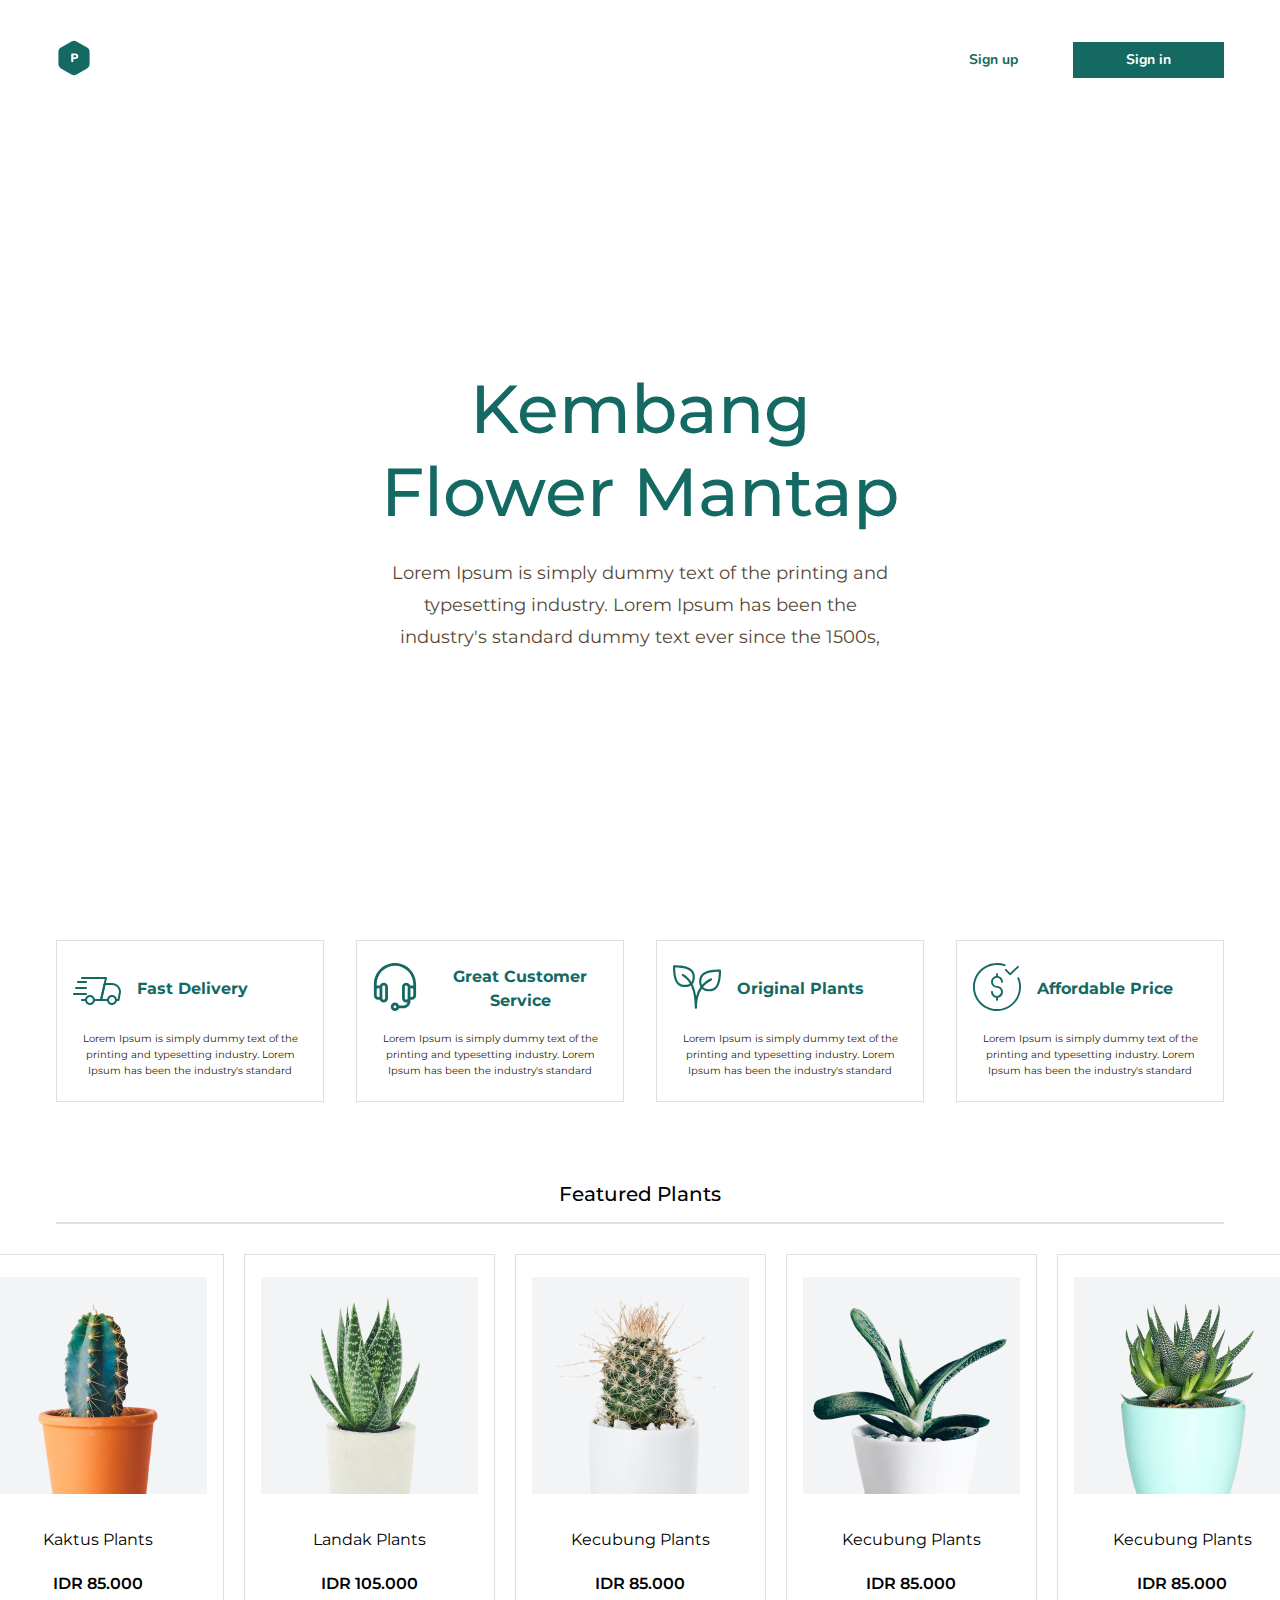
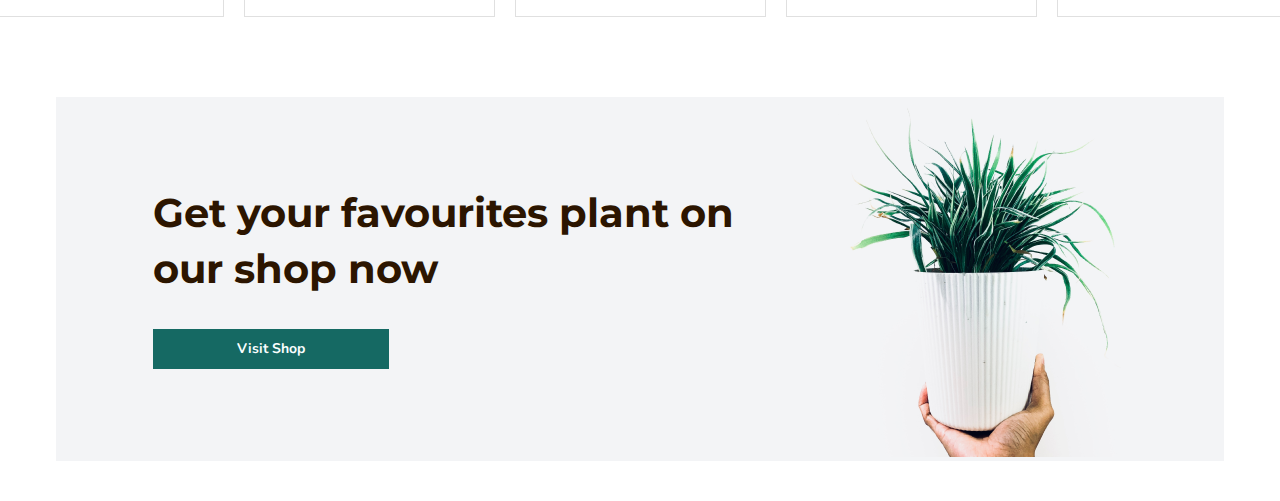
==== index.html @ 83686704 "Add files via upload" ====
<!DOCTYPE html>
<html lang="en">
  <head>
    <meta charset="UTF-8" />
    <meta http-equiv="X-UA-Compatible" content="IE=edge" />
    <meta name="viewport" content="width=device-width, initial-scale=1.0" />
    <title>Flowers</title>
    <link rel="preconnect" href="https://fonts.googleapis.com" />
    <link rel="preconnect" href="https://fonts.gstatic.com" crossorigin />
    <link
      href="https://fonts.googleapis.com/css2?family=Montserrat:wght@300;400;500;600;700&family=Nunito:wght@300;400;500;600;700&display=swap"
      rel="stylesheet"
    />
    <link rel="stylesheet" href="style.css" />
  </head>
  <body>
    <div class="wrapper">
      <div class="container">
        <section class="main-section">
          <header class="header">
            <a href="#" class="header__logo">
              <img src="img/logo.svg" alt="logo" />
            </a>
            <div class="header__auth">
              <a class="btn btn_link" href="/">Sign up</a>
              <a class="btn btn_primary" href="/">Sign in</a>
            </div>
          </header>
          <div class="brand">
            <h1 class="brand__title">Kembang Flower Mantap</h1>
            <p class="brand__desc">
              Lorem Ipsum is simply dummy text of the printing and typesetting
              industry. Lorem Ipsum has been the industry's standard dummy text
              ever since the 1500s,
            </p>
          </div>
        </section>
        <section class="services-section">
          <div class="services-section__item item">
            <div class="item__header">
              <div class="item__icon">
                <img src="img/icons/1.svg" alt="Delivery" />
              </div>
              <div class="item__title">Fast Delivery</div>
            </div>
            <div class="item__desc">
              Lorem Ipsum is simply dummy text of the printing and typesetting
              industry. Lorem Ipsum has been the industry's standard
            </div>
          </div>
          <div class="services-section__item item">
            <div class="item__header">
              <div class="item__icon">
                <img src="img/icons/2.svg" alt="Suport" />
              </div>
              <div class="item__title">Great Customer Service</div>
            </div>
            <div class="item__desc">
              Lorem Ipsum is simply dummy text of the printing and typesetting
              industry. Lorem Ipsum has been the industry's standard
            </div>
          </div>
          <div class="services-section__item item">
            <div class="item__header">
              <div class="item__icon">
                <img src="img/icons/3.svg" alt="Plants" />
              </div>
              <div class="item__title">Original Plants</div>
            </div>
            <div class="item__desc">
              Lorem Ipsum is simply dummy text of the printing and typesetting
              industry. Lorem Ipsum has been the industry's standard
            </div>
          </div>
          <div class="services-section__item item">
            <div class="item__header">
              <div class="item__icon">
                <img src="img/icons/4.svg" alt="Price" />
              </div>
              <div class="item__title">Affordable Price</div>
            </div>
            <div class="item__desc">
              Lorem Ipsum is simply dummy text of the printing and typesetting
              industry. Lorem Ipsum has been the industry's standard
            </div>
          </div>
        </section>
        <section class="featured-section">
          <div class="featured-section__title">Featured Plants</div>
          <div class="featured-section__line"></div>
          <div class="featured-plants">
            <div class="featured-plants__item item">
              <div class="item__img">
                <img src="img/flowers/1.png" alt="Flower" />
              </div>
              <div class="item__name">Kaktus Plants</div>
              <div class="item__price">IDR 85.000</div>
            </div>
            <div class="featured-plants__item item">
              <div class="item__img">
                <img src="img/flowers/2.png" alt="Flower" />
              </div>
              <div class="item__name">Landak Plants</div>
              <div class="item__price">IDR 105.000</div>
            </div>
            <div class="featured-plants__item item">
              <div class="item__img">
                <img src="img/flowers/3.png" alt="Flower" />
              </div>
              <div class="item__name">Kecubung Plants</div>
              <div class="item__price">IDR 85.000</div>
            </div>
            <div class="featured-plants__item item">
              <div class="item__img">
                <img src="img/flowers/4.png" alt="Flower" />
              </div>
              <div class="item__name">Kecubung Plants</div>
              <div class="item__price">IDR 85.000</div>
            </div>
            <div class="featured-plants__item item">
              <div class="item__img">
                <img src="img/flowers/5.png" alt="Flower" />
              </div>
              <div class="item__name">Kecubung Plants</div>
              <div class="item__price">IDR 85.000</div>
            </div>
          </div>
        </section>
        <section class="shop-section">
          <div class="shop-section__review review">
            <div class="review__title">
              Get your favourites plant on our shop now
            </div>
            <a class="review__btn" href="/">Visit Shop</a>
          </div>
          <div class="review__img">
            <img src="img/flowers/6.png" alt="review flower" />
          </div>
        </section>
      </div>
    </div>
  </body>
</html>
---- style.css ----
body {
  margin: 0;
  color: #2c1500;
  font-family: "Montserrat", sans-serif;
  box-sizing: border-box;
}
a {
  text-decoration: none;
  color: #2c1500;
}
h1,
p {
  margin: 0;
}
.wrapper {
  padding: 40px 55px;
  max-width: 1920px;
  margin-inline: auto;
}
.container {
  max-width: 1168px;
  margin-inline: auto;
}
.header {
  display: flex;
  align-items: center;
  justify-content: space-between;
}
.btn {
  border: 0;
  display: inline-block;
  padding: 8px 20px;
  font-family: "Nunito", sans-serif;
  font-weight: 700;
  font-size: 14px;
  line-height: 20px;
  text-align: center;
  color: #ffffff;
  min-width: 111px;
}
.btn_link {
  color: #156963;
}
.btn_primary {
  background: #156963;
}
.main-section {
  min-height: 100vh;
  display: flex;
  flex-direction: column;
}
.brand {
  max-width: 520px;
  margin-inline: auto;
  text-align: center;
  flex-grow: 1;
  display: flex;
  flex-direction: column;
  justify-content: center;
}
.brand__desc {
  font-weight: 400;
  font-size: 18px;
  line-height: 32px;
  opacity: 0.8;
}
.brand__title {
  font-weight: 500;
  font-size: 68px;
  line-height: 83px;
  color: #156963;
  margin-bottom: 24px;
}
.services-section {
  display: grid;
  grid-template-columns: 1fr 1fr 1fr 1fr;
  gap: 32px;
  margin-bottom: 80px;
}
.item {
  display: grid;
  gap: 16px;
  background: #ffffff;
  border: 1px solid #e0e0e0;
  padding: 22px 16px;
}
.item__header {
  display: flex;
  align-items: center;
  gap: 16px;
}
.item__title {
  font-weight: 700;
  font-size: 16px;
  line-height: 24px;
  color: #156963;
}
.item__desc {
  font-weight: 400;
  font-size: 10px;
  line-height: 16px;
}
@media (max-width: 599px) {
  .services-section {
    grid-template-columns: 1fr;
  }
  .featured-plants {
    grid-template-columns: 1fr;
  }

  .shop-section {
    display: inline-block;
  }
}
.featured-section {
  margin-bottom: 80px;
}
.featured-section__title {
  text-align: center;
  font-weight: 500;
  font-size: 20px;
  line-height: 24px;
  color: #000000;
  margin-bottom: 16px;
}
.featured-section__line {
  max-width: 1168px;
  height: 0px;
  border: 1px solid #e0e0e0;
  margin-bottom: 30px;
}
.featured-plants {
  justify-content: center;
  display: grid;
  grid-template-columns: 1fr 1fr 1fr 1fr 1fr;
  gap: 20px;
}
.item {
  display: grid;
  text-align: center;
}
.item__name {
  font-weight: 400;
  font-size: 16px;
  line-height: 20px;
  color: #000000;
  margin-top: 16px;
}
.item__price {
  font-weight: 600;
  font-size: 16px;
  line-height: 20px;
  color: #000000;
  margin-top: 8px;
}
.shop-section {
  background: #f3f4f6;
  display: flex;
}
.review {
  padding: 88px 0 88px 97px;
}
.review__title {
  font-weight: 700;
  font-size: 40px;
  line-height: 56px;
  color: #2c1500;
  margin-bottom: 32px;
}
.review__btn {
  border: 0;
  display: inline-block;
  padding: 10px 42px;
  font-family: "Nunito", sans-serif;
  font-weight: 700;
  font-size: 14px;
  line-height: 20px;
  text-align: center;
  color: #fafefe;
  min-width: 152px;
  background: #156963;
}
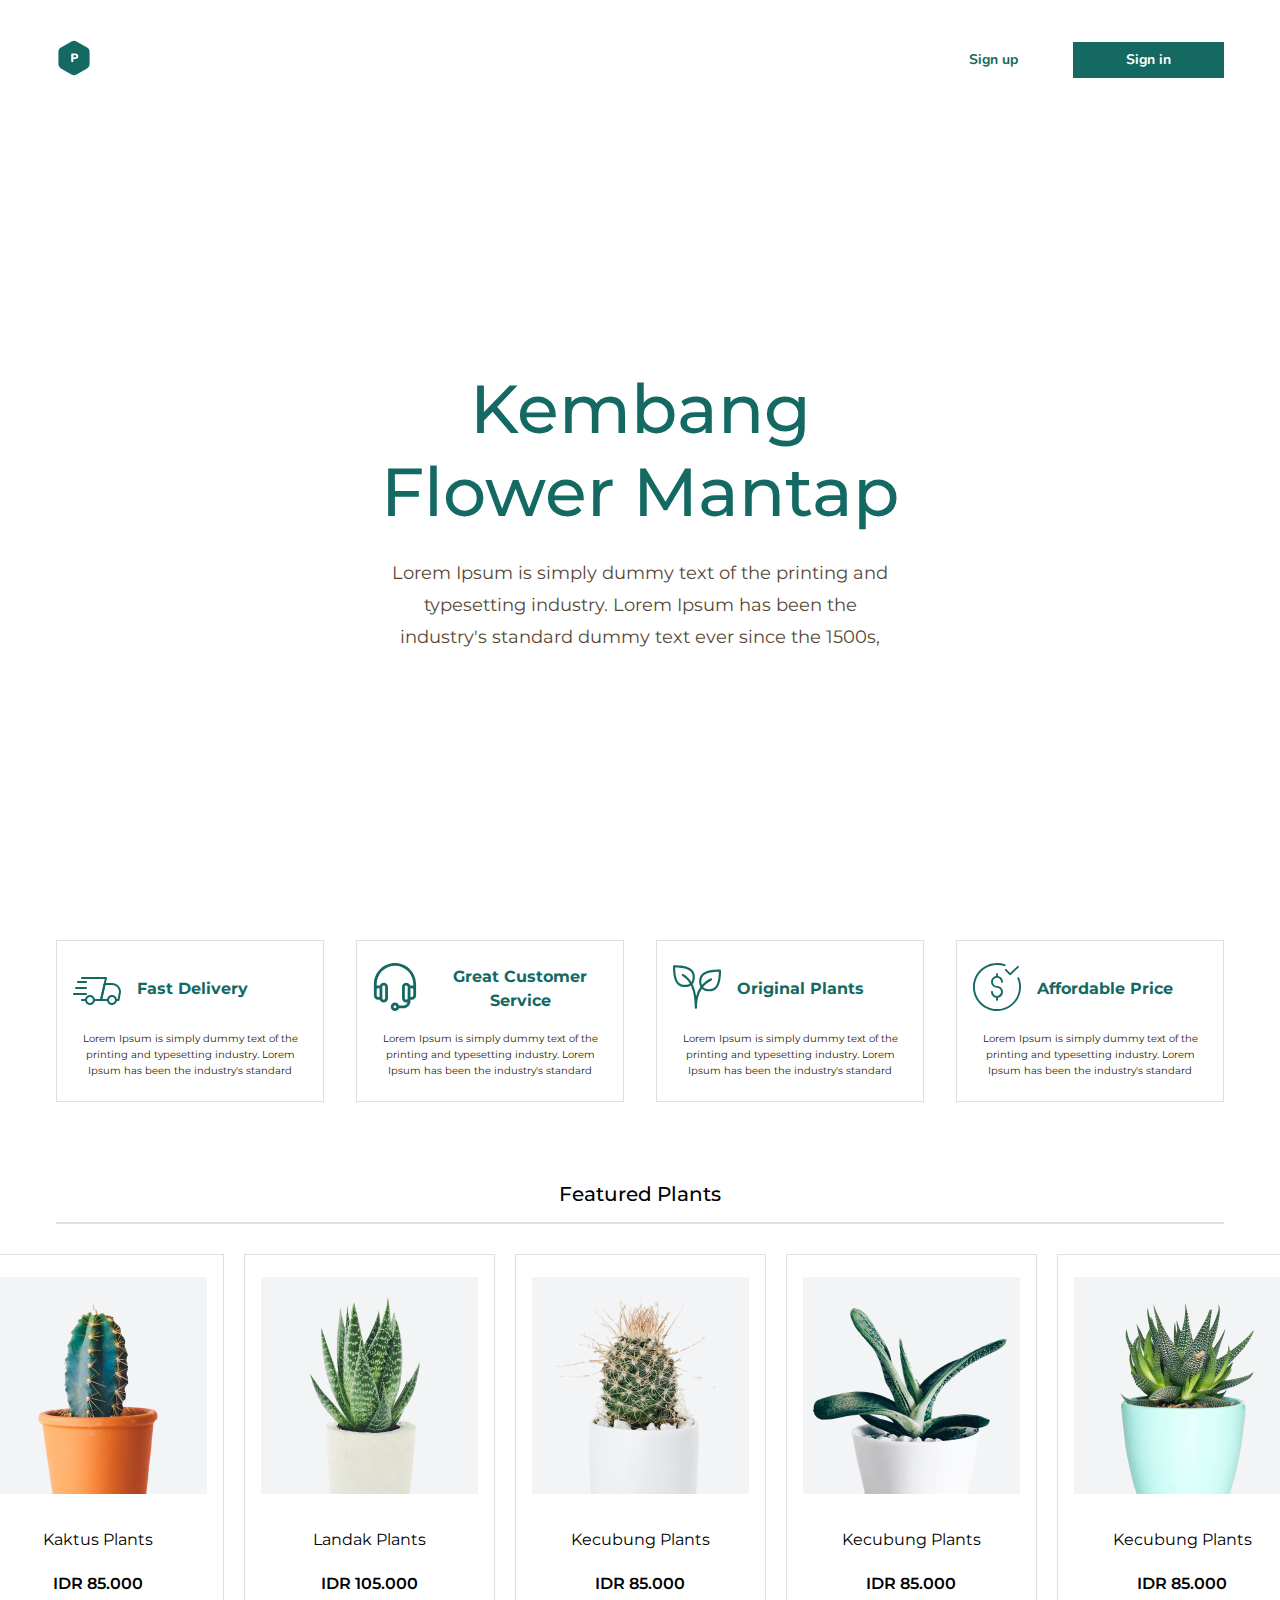
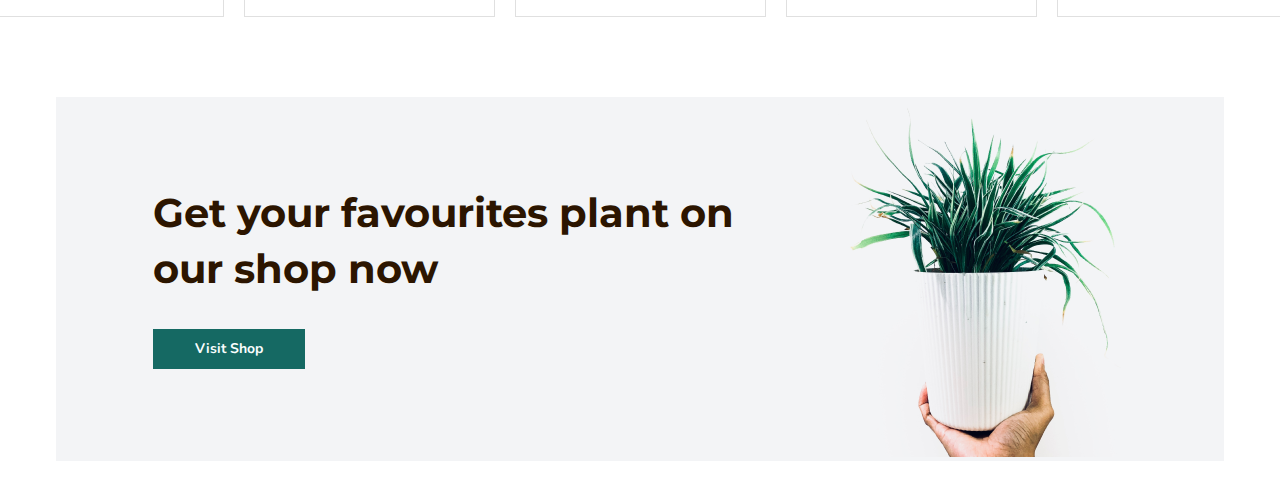
==== commit 5fb977f0: "Update index.html" ====
--- a/index.html
+++ b/index.html
@@ -127,14 +127,14 @@
           </div>
         </section>
         <section class="shop-section">
-          <div class="shop-section__review review">
-            <div class="review__title">
+          <div class="shop-section__footer footer">
+            <div class="footer__title">
               Get your favourites plant on our shop now
             </div>
-            <a class="review__btn" href="/">Visit Shop</a>
+            <a class="footer__btn" href="/">Visit Shop</a>
           </div>
-          <div class="review__img">
-            <img src="img/flowers/6.png" alt="review flower" />
+          <div class="footer__img">
+            <img src="img/flowers/6.png" alt="footer flower" />
           </div>
         </section>
       </div>
--- a/style.css
+++ b/style.css
@@ -157,17 +157,17 @@
   background: #f3f4f6;
   display: flex;
 }
-.review {
+.footer {
   padding: 88px 0 88px 97px;
 }
-.review__title {
+.footer__title {
   font-weight: 700;
   font-size: 40px;
   line-height: 56px;
   color: #2c1500;
   margin-bottom: 32px;
 }
-.review__btn {
+.footer__btn {
   border: 0;
   display: inline-block;
   padding: 10px 42px;
@@ -177,6 +177,6 @@
   line-height: 20px;
   text-align: center;
   color: #fafefe;
-  min-width: 152px;
+  max-width: 152px;
   background: #156963;
 }
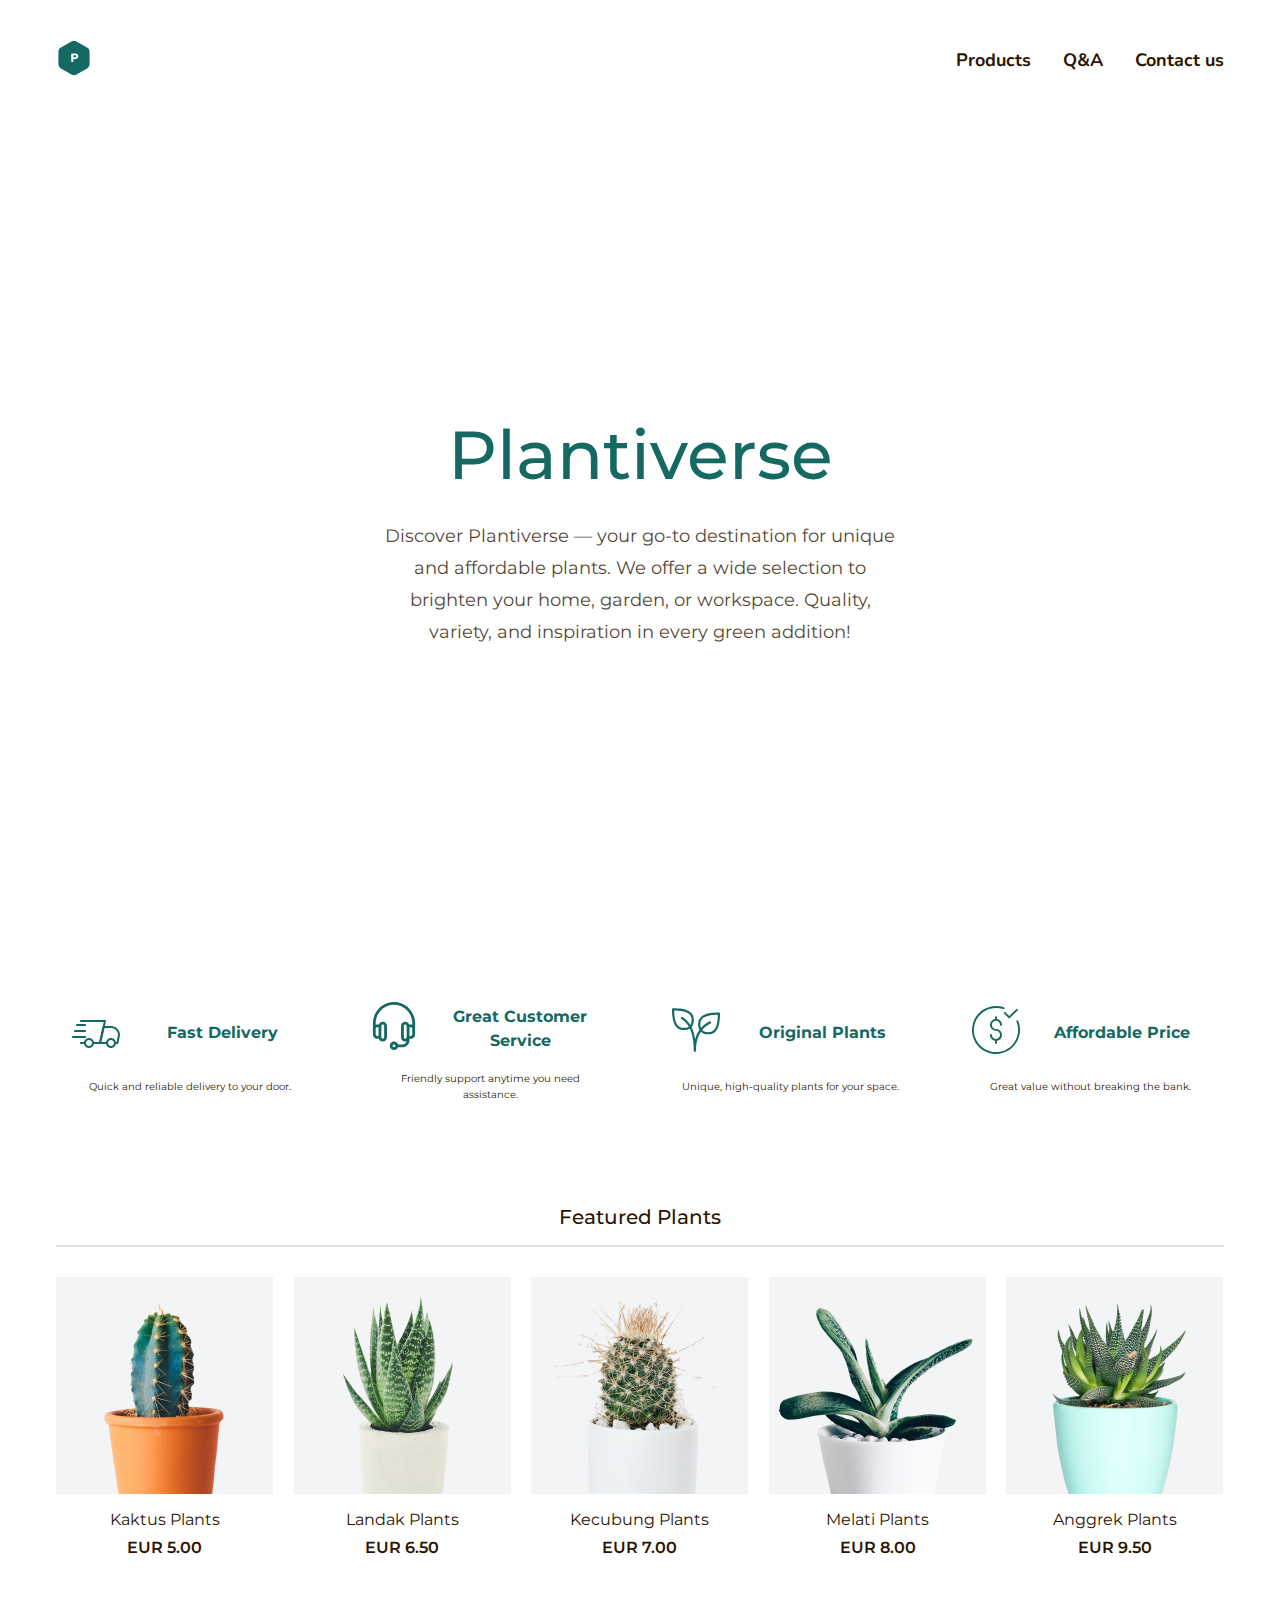
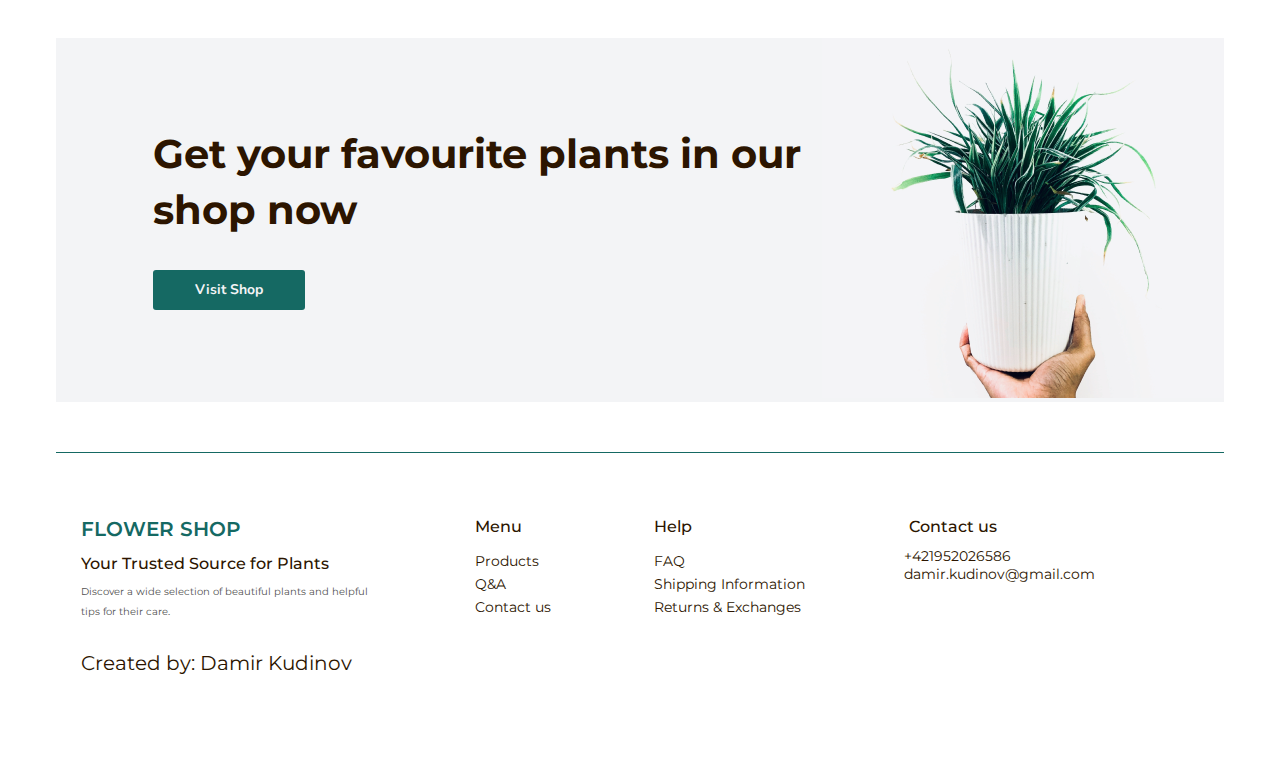
==== commit ed406111: "Add files via upload" ====
--- a/index.html
+++ b/index.html
@@ -5,139 +5,235 @@
     <meta http-equiv="X-UA-Compatible" content="IE=edge" />
     <meta name="viewport" content="width=device-width, initial-scale=1.0" />
     <title>Flowers</title>
+    <!-- Preconnect na Google Fonts pre optimalizáciu rýchlosti -->
     <link rel="preconnect" href="https://fonts.googleapis.com" />
     <link rel="preconnect" href="https://fonts.gstatic.com" crossorigin />
+    <!-- Importovanie fontov z Google Fonts -->
     <link
       href="https://fonts.googleapis.com/css2?family=Montserrat:wght@300;400;500;600;700&family=Nunito:wght@300;400;500;600;700&display=swap"
       rel="stylesheet"
     />
-    <link rel="stylesheet" href="style.css" />
+    <!-- Importovanie ikon z Google Fonts -->
+    <link
+      href="https://fonts.googleapis.com/css2?family=Material+Symbols+Outlined"
+      rel="stylesheet"
+    />
+    <!-- Prepojenie na hlavný CSS súbor -->
+    <link rel="stylesheet" href="css/main.css" />
+    <!-- Favicon pre stránku -->
+    <link rel="shortcut icon" href="img/logo.svg" />
   </head>
   <body>
-    <div class="wrapper">
-      <div class="container">
-        <section class="main-section">
-          <header class="header">
-            <a href="#" class="header__logo">
-              <img src="img/logo.svg" alt="logo" />
+    <!-- Hlavný obal stránky -->
+    <div class="page">
+      <div class="page__wrapper">
+        <!-- Hlavička stránky -->
+        <header class="header">
+          <div class="header__logo">
+            <!-- Logo stránky s odkazom na hlavnú stránku -->
+            <a href="index.html" class="header__logo-link">
+              <img src="img/logo.svg" alt="logo" class="header__logo-image" />
             </a>
-            <div class="header__auth">
-              <a class="btn btn_link" href="/">Sign up</a>
-              <a class="btn btn_primary" href="/">Sign in</a>
-            </div>
-          </header>
-          <div class="brand">
-            <h1 class="brand__title">Kembang Flower Mantap</h1>
-            <p class="brand__desc">
-              Lorem Ipsum is simply dummy text of the printing and typesetting
-              industry. Lorem Ipsum has been the industry's standard dummy text
-              ever since the 1500s,
-            </p>
-          </div>
-        </section>
-        <section class="services-section">
-          <div class="services-section__item item">
-            <div class="item__header">
-              <div class="item__icon">
+          </div>
+          <nav class="header__nav">
+            <!-- Navigačné menu -->
+            <ul class="header__nav-list" id="main-menu">
+              <li class="header__nav-item">
+                <a class="header__nav-link" href="products.html">Products</a>
+              </li>
+              <li class="header__nav-item">
+                <a class="header__nav-link" href="qna.html">Q&A</a>
+              </li>
+              <li class="header__nav-item">
+                <a class="header__nav-link" href="contact.html">Contact us</a>
+              </li>
+            </ul>
+            <!-- Ikona pre hamburger menu -->
+            <div class="hamburger" id="hamburger">
+              <span class="material-symbols-outlined" id="open"> menu </span>
+            </div>
+          </nav>
+        </header>
+
+        <!-- Sekcia značky -->
+        <section class="brand">
+          <h1 class="brand__title">Plantiverse</h1>
+          <p class="brand__description">
+            Discover Plantiverse — your go-to destination for unique and
+            affordable plants. We offer a wide selection to brighten your home,
+            garden, or workspace. Quality, variety, and inspiration in every
+            green addition!
+          </p>
+        </section>
+
+        <!-- Sekcia služieb -->
+        <section class="services">
+          <div class="services__item">
+            <div class="services__header">
+              <div class="services__icon">
+                <!-- Ikona pre rýchle doručenie -->
                 <img src="img/icons/1.svg" alt="Delivery" />
               </div>
-              <div class="item__title">Fast Delivery</div>
-            </div>
-            <div class="item__desc">
-              Lorem Ipsum is simply dummy text of the printing and typesetting
-              industry. Lorem Ipsum has been the industry's standard
-            </div>
-          </div>
-          <div class="services-section__item item">
-            <div class="item__header">
-              <div class="item__icon">
-                <img src="img/icons/2.svg" alt="Suport" />
-              </div>
-              <div class="item__title">Great Customer Service</div>
-            </div>
-            <div class="item__desc">
-              Lorem Ipsum is simply dummy text of the printing and typesetting
-              industry. Lorem Ipsum has been the industry's standard
-            </div>
-          </div>
-          <div class="services-section__item item">
-            <div class="item__header">
-              <div class="item__icon">
+              <h3 class="services__title">Fast Delivery</h3>
+            </div>
+            <p class="services__description">
+              Quick and reliable delivery to your door.
+            </p>
+          </div>
+          <div class="services__item">
+            <div class="services__header">
+              <div class="services__icon">
+                <!-- Ikona pre zákaznícku podporu -->
+                <img src="img/icons/2.svg" alt="Support" />
+              </div>
+              <h3 class="services__title">Great Customer Service</h3>
+            </div>
+            <p class="services__description">
+              Friendly support anytime you need assistance.
+            </p>
+          </div>
+          <div class="services__item">
+            <div class="services__header">
+              <div class="services__icon">
+                <!-- Ikona pre originálne rastliny -->
                 <img src="img/icons/3.svg" alt="Plants" />
               </div>
-              <div class="item__title">Original Plants</div>
-            </div>
-            <div class="item__desc">
-              Lorem Ipsum is simply dummy text of the printing and typesetting
-              industry. Lorem Ipsum has been the industry's standard
-            </div>
-          </div>
-          <div class="services-section__item item">
-            <div class="item__header">
-              <div class="item__icon">
+              <h3 class="services__title">Original Plants</h3>
+            </div>
+            <p class="services__description">
+              Unique, high-quality plants for your space.
+            </p>
+          </div>
+          <div class="services__item">
+            <div class="services__header">
+              <div class="services__icon">
+                <!-- Ikona pre dostupnú cenu -->
                 <img src="img/icons/4.svg" alt="Price" />
               </div>
-              <div class="item__title">Affordable Price</div>
-            </div>
-            <div class="item__desc">
-              Lorem Ipsum is simply dummy text of the printing and typesetting
-              industry. Lorem Ipsum has been the industry's standard
-            </div>
-          </div>
-        </section>
-        <section class="featured-section">
-          <div class="featured-section__title">Featured Plants</div>
-          <div class="featured-section__line"></div>
-          <div class="featured-plants">
-            <div class="featured-plants__item item">
-              <div class="item__img">
-                <img src="img/flowers/1.png" alt="Flower" />
-              </div>
-              <div class="item__name">Kaktus Plants</div>
-              <div class="item__price">IDR 85.000</div>
-            </div>
-            <div class="featured-plants__item item">
-              <div class="item__img">
-                <img src="img/flowers/2.png" alt="Flower" />
-              </div>
-              <div class="item__name">Landak Plants</div>
-              <div class="item__price">IDR 105.000</div>
-            </div>
-            <div class="featured-plants__item item">
-              <div class="item__img">
-                <img src="img/flowers/3.png" alt="Flower" />
-              </div>
-              <div class="item__name">Kecubung Plants</div>
-              <div class="item__price">IDR 85.000</div>
-            </div>
-            <div class="featured-plants__item item">
-              <div class="item__img">
-                <img src="img/flowers/4.png" alt="Flower" />
-              </div>
-              <div class="item__name">Kecubung Plants</div>
-              <div class="item__price">IDR 85.000</div>
-            </div>
-            <div class="featured-plants__item item">
-              <div class="item__img">
-                <img src="img/flowers/5.png" alt="Flower" />
-              </div>
-              <div class="item__name">Kecubung Plants</div>
-              <div class="item__price">IDR 85.000</div>
-            </div>
-          </div>
-        </section>
+              <h3 class="services__title">Affordable Price</h3>
+            </div>
+            <p class="services__description">
+              Great value without breaking the bank.
+            </p>
+          </div>
+        </section>
+
+        <!-- Sekcia s ukážkovými rastlinami -->
+        <section class="featured">
+          <h2 class="featured__title">Featured Plants</h2>
+          <div class="featured__line"></div>
+          <div class="featured__list">
+            <div class="featured__item">
+              <img
+                src="img/flowers/1.png"
+                alt="Flower"
+                class="featured__image"
+              />
+              <h3 class="featured__name">Kaktus Plants</h3>
+              <div class="featured__price">EUR 5.00</div>
+            </div>
+            <div class="featured__item">
+              <img
+                src="img/flowers/2.png"
+                alt="Flower"
+                class="featured__image"
+              />
+              <h3 class="featured__name">Landak Plants</h3>
+              <div class="featured__price">EUR 6.50</div>
+            </div>
+            <div class="featured__item">
+              <img
+                src="img/flowers/3.png"
+                alt="Flower"
+                class="featured__image"
+              />
+              <h3 class="featured__name">Kecubung Plants</h3>
+              <div class="featured__price">EUR 7.00</div>
+            </div>
+            <div class="featured__item">
+              <img
+                src="img/flowers/4.png"
+                alt="Flower"
+                class="featured__image"
+              />
+              <h3 class="featured__name">Melati Plants</h3>
+              <div class="featured__price">EUR 8.00</div>
+            </div>
+            <div class="featured__item">
+              <img
+                src="img/flowers/5.png"
+                alt="Flower"
+                class="featured__image"
+              />
+              <h3 class="featured__name">Anggrek Plants</h3>
+              <div class="featured__price">EUR 9.50</div>
+            </div>
+          </div>
+        </section>
+
+        <!-- Sekcia obchodu -->
         <section class="shop-section">
-          <div class="shop-section__footer footer">
-            <div class="footer__title">
-              Get your favourites plant on our shop now
-            </div>
-            <a class="footer__btn" href="/">Visit Shop</a>
-          </div>
-          <div class="footer__img">
-            <img src="img/flowers/6.png" alt="footer flower" />
-          </div>
-        </section>
+          <div class="shop-section__content">
+            <div class="shop-section__title">
+              Get your favourite plants in our shop now
+            </div>
+            <a class="shop-section__btn" href="products.html">Visit Shop</a>
+          </div>
+          <div class="shop-section__image">
+            <img src="img/flowers/6.png" alt="Shop Flower" />
+          </div>
+        </section>
+
+        <!-- Pätka stránky -->
+        <footer class="footer">
+          <div class="footer__row">
+            <div class="footer__column">
+              <h3 class="footer__title1">Flower Shop</h3>
+              <h4 class="footer__title2">Your Trusted Source for Plants</h4>
+              <p class="footer__description">
+                Discover a wide selection of beautiful plants and helpful tips
+                for their care.
+              </p>
+            </div>
+            <div class="footer__column">
+              <h3 class="footer__subtitle">Menu</h3>
+              <ul class="footer__links">
+                <li>
+                  <a href="products.html" class="footer__link">Products</a>
+                </li>
+                <li><a href="qna.html" class="footer__link">Q&A</a></li>
+                <li>
+                  <a href="contact.html" class="footer__link">Contact us</a>
+                </li>
+              </ul>
+            </div>
+            <div class="footer__column">
+              <h3 class="footer__subtitle">Help</h3>
+              <ul class="footer__links">
+                <li>
+                  <a href="#" class="footer__link">FAQ</a>
+                </li>
+                <li>
+                  <a href="#" class="footer__link">Shipping Information</a>
+                </li>
+                <li>
+                  <a href="#" class="footer__link">Returns & Exchanges</a>
+                </li>
+              </ul>
+            </div>
+            <div class="footer__column">
+              <h3 class="footer__subtitle">Contact us</h3>
+              <a href="telto:0952026586" class="footer__link">+421952026586</a>
+              <a href="mailto:damir.kudinov@gmail.com" class="footer__link"
+                >damir.kudinov@gmail.com</a
+              >
+            </div>
+          </div>
+          <div class="footer__credits">Created by: Damir Kudinov</div>
+        </footer>
       </div>
     </div>
+    <!-- Skript pre hamburger menu -->
+    <script src="js/hamburger.js"></script>
   </body>
 </html>
--- a/css/main.css
+++ b/css/main.css
@@ -0,0 +1 @@
+/*! normalize.css v8.0.1 | MIT License | github.com/necolas/normalize.css */html{line-height:1.15;-webkit-text-size-adjust:100%}body{margin:0}main{display:block}h1{font-size:2em;margin:0.67em 0}hr{-webkit-box-sizing:content-box;box-sizing:content-box;height:0;overflow:visible}pre{font-family:monospace, monospace;font-size:1em}a{background-color:transparent}abbr[title]{border-bottom:none;text-decoration:underline;-webkit-text-decoration:underline dotted;text-decoration:underline dotted}b,strong{font-weight:bolder}code,kbd,samp{font-family:monospace, monospace;font-size:1em}small{font-size:80%}sub,sup{font-size:75%;line-height:0;position:relative;vertical-align:baseline}sub{bottom:-0.25em}sup{top:-0.5em}img{border-style:none}button,input,optgroup,select,textarea{font-family:inherit;font-size:100%;line-height:1.15;margin:0}button,input{overflow:visible}button,select{text-transform:none}button::-moz-focus-inner,[type="button"]::-moz-focus-inner,[type="reset"]::-moz-focus-inner,[type="submit"]::-moz-focus-inner{border-style:none;padding:0}button:-moz-focusring,[type="button"]:-moz-focusring,[type="reset"]:-moz-focusring,[type="submit"]:-moz-focusring{outline:1px dotted ButtonText}fieldset{padding:0.35em 0.75em 0.625em}legend{-webkit-box-sizing:border-box;box-sizing:border-box;color:inherit;display:table;max-width:100%;padding:0;white-space:normal}progress{vertical-align:baseline}textarea{overflow:auto}[type="checkbox"],[type="radio"]{-webkit-box-sizing:border-box;box-sizing:border-box;padding:0}[type="number"]::-webkit-inner-spin-button,[type="number"]::-webkit-outer-spin-button{height:auto}[type="search"]::-webkit-search-decoration{-webkit-appearance:none}::-webkit-file-upload-button{-webkit-appearance:button;font:inherit}details{display:block}summary{display:list-item}template{display:none}[hidden]{display:none}*,*::after,*::before{-webkit-box-sizing:border-box;box-sizing:border-box}body{font-family:"Montserrat",sans-serif;margin:0;color:#2c1500;-webkit-box-sizing:border-box;box-sizing:border-box}a{text-decoration:none;color:#2c1500}ul,p,h1,h2,h3,h4,h5,h6{margin:0;padding:0}li{list-style:none}.page{padding:40px 55px;max-width:1920px;margin-inline:auto}.page__wrapper{max-width:1168px;margin-inline:auto}.header{display:-webkit-box;display:-ms-flexbox;display:flex;-webkit-box-align:center;-ms-flex-align:center;align-items:center;-webkit-box-pack:justify;-ms-flex-pack:justify;justify-content:space-between}.header__nav{display:-webkit-box;display:-ms-flexbox;display:flex;-webkit-box-align:center;-ms-flex-align:center;align-items:center;-webkit-box-pack:justify;-ms-flex-pack:justify;justify-content:space-between}.header__nav-list{display:-webkit-box;display:-ms-flexbox;display:flex;gap:32px}.header__nav-link{font-family:"Nunito",sans-serif;font-weight:700;font-size:18px;line-height:20px;-webkit-transition:ease-out 0.5s;transition:ease-out 0.5s}.header__nav-link:hover{color:#156963}#hamburger{display:none}@media (max-width: 768px){#main-menu{display:none}#main-menu.responsive{position:fixed;top:0;right:0;width:150px;height:100%;background-color:#e0e0e0;-webkit-box-shadow:-2px 0 5px rgba(0,0,0,0.1);box-shadow:-2px 0 5px rgba(0,0,0,0.1);z-index:5;padding:20px;display:-webkit-box;display:-ms-flexbox;display:flex;-webkit-box-orient:vertical;-webkit-box-direction:normal;-ms-flex-direction:column;flex-direction:column;gap:30px;-webkit-box-pack:center;-ms-flex-pack:center;justify-content:center;-webkit-box-align:center;-ms-flex-align:center;align-items:center;opacity:0.9}#main-menu.responsive li{display:block;margin-bottom:10px;z-index:5}#main-menu.responsive a{font-weight:500;font-family:"Nunito",sans-serif;font-size:18px;line-height:20px;-webkit-transition:ease-out 0.5s;transition:ease-out 0.5s}#hamburger{display:block;z-index:999}}.brand{max-width:520px;margin-inline:auto;text-align:center;-webkit-box-flex:1;-ms-flex-positive:1;flex-grow:1;display:-webkit-box;display:-ms-flexbox;display:flex;-webkit-box-orient:vertical;-webkit-box-direction:normal;-ms-flex-direction:column;flex-direction:column;-webkit-box-pack:center;-ms-flex-pack:center;justify-content:center;height:100vh}.brand__title{font-weight:500;font-size:68px;line-height:83px;color:#156963;margin-bottom:24px}.brand__description{font-weight:400;font-size:18px;line-height:32px;opacity:0.8}@media (max-width: 1024px){.brand{margin-top:130px;margin-bottom:80px;height:100%}.brand__title{font-size:40px;line-height:56px}.brand__description{font-size:16px;line-height:20px}}.services{display:grid;grid-template-columns:repeat(4, 1fr);gap:32px;margin-bottom:80px}.services__item{display:grid;gap:16px;padding:22px 16px;text-align:center}.services__header{display:-webkit-box;display:-ms-flexbox;display:flex;-webkit-box-align:center;-ms-flex-align:center;align-items:center;gap:16px}.services__title{font-weight:700;font-size:16px;line-height:24px;color:#156963;margin:auto}.services__description{font-weight:400;font-size:10px;line-height:16px}@media (max-width: 1024px){.services{grid-template-columns:repeat(2, 1fr)}}@media (max-width: 600px){.services{grid-template-columns:repeat(1, 1fr);text-align:center}}.featured{margin-bottom:80px}.featured__title{text-align:center;font-weight:500;font-size:20px;line-height:24px;margin-bottom:16px}.featured__line{max-width:1168px;height:0px;border:1px solid #e0e0e0;margin-bottom:30px}.featured__list{-webkit-box-pack:center;-ms-flex-pack:center;justify-content:center;display:grid;grid-template-columns:repeat(5, 1fr);gap:20px}.featured__item{display:grid;text-align:center}.featured__name{font-weight:400;font-size:16px;line-height:20px;margin-top:16px}.featured__price{font-weight:600;font-size:16px;line-height:20px;margin-top:8px}@media (max-width: 1024px){.featured__list{grid-template-columns:repeat(2, 1fr)}.featured__item{-webkit-box-pack:center;-ms-flex-pack:center;justify-content:center}}@media (max-width: 600px){.featured__list{grid-template-columns:repeat(1, 1fr)}.featured__item{-webkit-box-pack:center;-ms-flex-pack:center;justify-content:center}}.shop-section{background:#f3f4f6;display:-webkit-box;display:-ms-flexbox;display:flex;margin-bottom:50px}.shop-section__content{padding:88px 0 88px 97px}.shop-section__title{font-weight:700;font-size:40px;line-height:56px;color:#2c1500;margin-bottom:32px}.shop-section__btn{border:0;display:inline-block;padding:10px 42px;border-radius:3px;font-family:"Nunito",sans-serif;font-weight:700;font-size:14px;line-height:20px;text-align:center;color:#f3f4f6;max-width:152px;background:#156963;-webkit-transition:ease-out 0.5s;transition:ease-out 0.5s;-webkit-box-shadow:inset 0 0 0 0 #156963;box-shadow:inset 0 0 0 0 #156963}.shop-section__btn:hover,.shop-section__btn:active{background:#125a55}@media (max-width: 1024px){.shop-section{-webkit-box-orient:vertical;-webkit-box-direction:normal;-ms-flex-direction:column;flex-direction:column;-webkit-box-align:center;-ms-flex-align:center;align-items:center;text-align:center}.shop-section__content{padding:88px 0 88px 0}.shop-section__title{font-size:32px;line-height:48px;margin-bottom:16px;max-width:400px}.shop-section__btn{padding:10px 32px}.shop-section img{width:100%}}.footer{border-top:1px solid #156963;padding:60px 20px}.footer__row{display:-webkit-box;display:-ms-flexbox;display:flex;-webkit-box-pack:justify;-ms-flex-pack:justify;justify-content:space-between;margin-bottom:20px}.footer__column{max-width:300px}.footer__title1{color:#156963;font-size:20px;font-weight:600;text-transform:uppercase;padding:5px;margin-bottom:5px}.footer__title2{font-weight:500;font-size:16px;line-height:16px;padding:5px}.footer__description{color:#4f4f4f;font-size:10px;line-height:20px;padding:5px}.footer__subtitle{font-weight:500;font-size:16px;padding:5px;margin-bottom:5px}.footer__links{padding:5px;display:-webkit-box;display:-ms-flexbox;display:flex;-webkit-box-orient:vertical;-webkit-box-direction:normal;-ms-flex-direction:column;flex-direction:column;gap:5px}.footer__link{font-size:14px;margin-bottom:10px;-webkit-transition:ease-out 0.5s;transition:ease-out 0.5s}.footer__link:hover{color:#156963}.footer__credits{font-size:20px;font-weight:400;padding:5px}@media (max-width: 768px){.footer__row{-webkit-box-orient:vertical;-webkit-box-direction:normal;-ms-flex-direction:column;flex-direction:column;-webkit-box-align:center;-ms-flex-align:center;align-items:center;text-align:center}.footer__credits{text-align:center}}.slogan{display:-webkit-box;display:-ms-flexbox;display:flex;margin-top:100px;margin-bottom:50px;-webkit-box-pack:center;-ms-flex-pack:center;justify-content:center;gap:15px}.slogan__row{display:-webkit-box;display:-ms-flexbox;display:flex;-webkit-box-orient:vertical;-webkit-box-direction:normal;-ms-flex-direction:column;flex-direction:column;-webkit-box-pack:center;-ms-flex-pack:center;justify-content:center;max-width:800px}.slogan__title{color:#2c1500;font-weight:700;font-size:40px;line-height:56px;margin-top:32px;margin-bottom:32px}.slogan__text{max-width:600px;line-height:20px}.slogan__image1{margin-top:auto;width:100%}.slogan__image2{height:100%;width:100%;-o-object-fit:cover;object-fit:cover}@media (max-width: 768px){.slogan{-webkit-box-orient:vertical;-webkit-box-direction:reverse;-ms-flex-direction:column-reverse;flex-direction:column-reverse;-webkit-box-align:center;-ms-flex-align:center;align-items:center}.slogan__row{-webkit-box-orient:vertical;-webkit-box-direction:normal;-ms-flex-direction:column;flex-direction:column}.slogan__title{text-align:center;font-size:30px}.slogan__text{text-align:center;margin-bottom:10px;font-size:15px}.slogan__image2{display:none}}.content{margin-bottom:80px}.content__title{text-align:center;font-weight:500;font-size:20px;line-height:32px;margin-bottom:16px;padding-bottom:15px;border-bottom:1px solid #e0e0e0}.content__grid{display:grid;grid-template-columns:repeat(4, 1fr);gap:30px;place-items:center}.content__item{display:-webkit-box;display:-ms-flexbox;display:flex;-webkit-box-pack:center;-ms-flex-pack:center;justify-content:center;-webkit-box-align:center;-ms-flex-align:center;align-items:center;text-align:center;-webkit-box-orient:vertical;-webkit-box-direction:normal;-ms-flex-direction:column;flex-direction:column}.content__image{max-width:218px;max-height:218px}.content__name{font-weight:400;font-size:16px;line-height:20px;margin-top:16px}.content__price{font-weight:600;font-size:16px;line-height:20px;margin-top:8px}.content__button{margin-top:8px;border:0;padding:7px 20px;border-radius:3px;font-family:"Nunito",sans-serif;font-weight:700;font-size:13px;line-height:20px;text-align:center;color:#f3f4f6;background:#156963;-webkit-transition:ease-out 0.5s;transition:ease-out 0.5s;-webkit-box-shadow:inset 0 0 0 0 #156963;box-shadow:inset 0 0 0 0 #156963}.content__button:hover,.content__button:active{background:#125a55}@media (max-width: 1024px){.content__grid{grid-template-columns:repeat(2, 1fr)}}@media (max-width: 600px){.content__grid{grid-template-columns:1fr}}.faq{display:-webkit-box;display:-ms-flexbox;display:flex;-webkit-box-pack:center;-ms-flex-pack:center;justify-content:center;-webkit-box-align:center;-ms-flex-align:center;align-items:center;-webkit-box-orient:vertical;-webkit-box-direction:normal;-ms-flex-direction:column;flex-direction:column;margin-top:50px;margin-bottom:80px}.faq__title{text-align:center;font-weight:600;font-size:30px;line-height:32px;margin-bottom:30px}.faq__accordion{display:-webkit-box;display:-ms-flexbox;display:flex;-webkit-box-pack:center;-ms-flex-pack:center;justify-content:center;-webkit-box-align:center;-ms-flex-align:center;align-items:center;-webkit-box-orient:vertical;-webkit-box-direction:normal;-ms-flex-direction:column;flex-direction:column;text-align:center;-webkit-transition:ease-out 0.5s;transition:ease-out 0.5s}.faq__accordion.active .faq__answer{opacity:1;-webkit-transition:opacity 0.3s ease, max-height 0.3s ease;transition:opacity 0.3s ease, max-height 0.3s ease}.faq__accordion.active .faq__question::before{content:"- "}.faq__accordion.active .faq__question{background-color:#e0e3e8}.faq__question{background-color:#f3f4f6;padding:30px;min-width:500px;-webkit-transition:ease-out 0.5s;transition:ease-out 0.5s}.faq__question::before{content:"+ ";-webkit-transition:content 0.5s ease;transition:content 0.5s ease}.faq__question:hover{background-color:#e0e3e8;cursor:pointer}.faq__answer{opacity:0;background-color:#f3f4f6;color:#156963;font-weight:550;padding:30px;min-width:500px;-webkit-transition:opacity 0.3s ease, max-height 0.3s ease;transition:opacity 0.3s ease, max-height 0.3s ease}@media (max-width: 768px){.faq{margin-top:30px;margin-bottom:50px}.faq__title{font-size:24px;line-height:28px;margin-bottom:20px}.faq__accordion{width:100%}.faq__question,.faq__answer{min-width:auto;width:90%;padding:20px;font-size:16px}.faq__question{padding:20px;font-size:18px}.faq__answer{padding:15px;font-size:16px}}.allergy{display:-webkit-box;display:-ms-flexbox;display:flex;-webkit-box-pack:center;-ms-flex-pack:center;justify-content:center;-webkit-box-orient:vertical;-webkit-box-direction:normal;-ms-flex-direction:column;flex-direction:column;-webkit-box-align:center;-ms-flex-align:center;align-items:center;gap:32px;margin-bottom:80px}.allergy__title{font-weight:500;font-size:40px;line-height:56px;color:#156963}.allergy__table{width:100%;border-collapse:collapse;text-align:center}.allergy__header{border:1px solid #e0e0e0;padding:12px;font-weight:500;font-size:16px}.allergy__cell{border:1px solid #e0e0e0;padding:12px;font-size:14px}@media (max-width: 768px){.allergy{gap:24px;margin-bottom:60px}.allergy__title{font-size:20px;line-height:32px}.allergy__table{display:block;overflow-x:auto;white-space:nowrap}.allergy__header,.allergy__cell{font-size:14px;padding:8px}}.feedback{margin-top:50px;margin-bottom:80px}.feedback__form-container{display:-webkit-box;display:-ms-flexbox;display:flex;-webkit-box-pack:justify;-ms-flex-pack:justify;justify-content:space-between}.feedback__intro{display:-webkit-box;display:-ms-flexbox;display:flex;-webkit-box-orient:vertical;-webkit-box-direction:normal;-ms-flex-direction:column;flex-direction:column;-webkit-box-align:center;-ms-flex-align:center;align-items:center;-webkit-box-pack:center;-ms-flex-pack:center;justify-content:center;gap:15px;margin-bottom:15px}.feedback__title{font-weight:600;font-size:30px;line-height:32px}.feedback__description{max-width:250px;text-align:center}.feedback__form-input{padding:8px 0 8px 13px;border:1px solid #e0e0e0;border-radius:3px;opacity:0.5;width:100%;margin-bottom:10px}.feedback__form-textarea{padding:8px 0 8px 13px;border:1px solid #e0e0e0;border-radius:3px;opacity:0.5;width:100%;margin-bottom:10px}.feedback__form-checkbox{margin-bottom:10px}.feedback__form-button{border:0;padding:7px 20px;border-radius:3px;font-family:"Nunito",sans-serif;font-weight:700;font-size:13px;line-height:20px;text-align:center;color:#f3f4f6;background:#156963;-webkit-transition:ease-out 0.5s;transition:ease-out 0.5s;-webkit-box-shadow:inset 0 0 0 0 #156963;box-shadow:inset 0 0 0 0 #156963}.wrapper{text-align:center;display:-webkit-box;display:-ms-flexbox;display:flex;-webkit-box-align:center;-ms-flex-align:center;align-items:center;-webkit-box-orient:vertical;-webkit-box-direction:normal;-ms-flex-direction:column;flex-direction:column;-webkit-box-pack:center;-ms-flex-pack:center;justify-content:center;margin-left:10px}.img-wrapper{display:-webkit-box;display:-ms-flexbox;display:flex;-webkit-box-pack:center;-ms-flex-pack:center;justify-content:center;-webkit-box-align:center;-ms-flex-align:center;align-items:center;gap:10px;-ms-flex-wrap:wrap;flex-wrap:wrap}.img-wrapper img{max-height:375px;max-width:300px}@media (max-width: 768px){.feedback{margin-top:30px;margin-bottom:50px}.feedback__form-container{-webkit-box-orient:vertical;-webkit-box-direction:normal;-ms-flex-direction:column;flex-direction:column;gap:10px}.feedback__title{font-size:24px}.feedback__description{max-width:100%}.feedback__form-input,.feedback__form-textarea{width:90%}.feedback__form-button{padding:10px;font-size:15px}.feedback__form-group--checkbox{margin-bottom:10px}.img-wrapper img{max-width:250px;max-height:250px}}.thanks__wrapper{height:100vh;display:-webkit-box;display:-ms-flexbox;display:flex;-webkit-box-pack:center;-ms-flex-pack:center;justify-content:center;-webkit-box-align:center;-ms-flex-align:center;align-items:center}.thanks__title{text-align:center;font-weight:500;font-size:58px;line-height:83px;color:#156963;margin-bottom:24px}@media (max-width: 768px){.thanks__title{font-size:42px;line-height:60px;margin-bottom:20px}}
